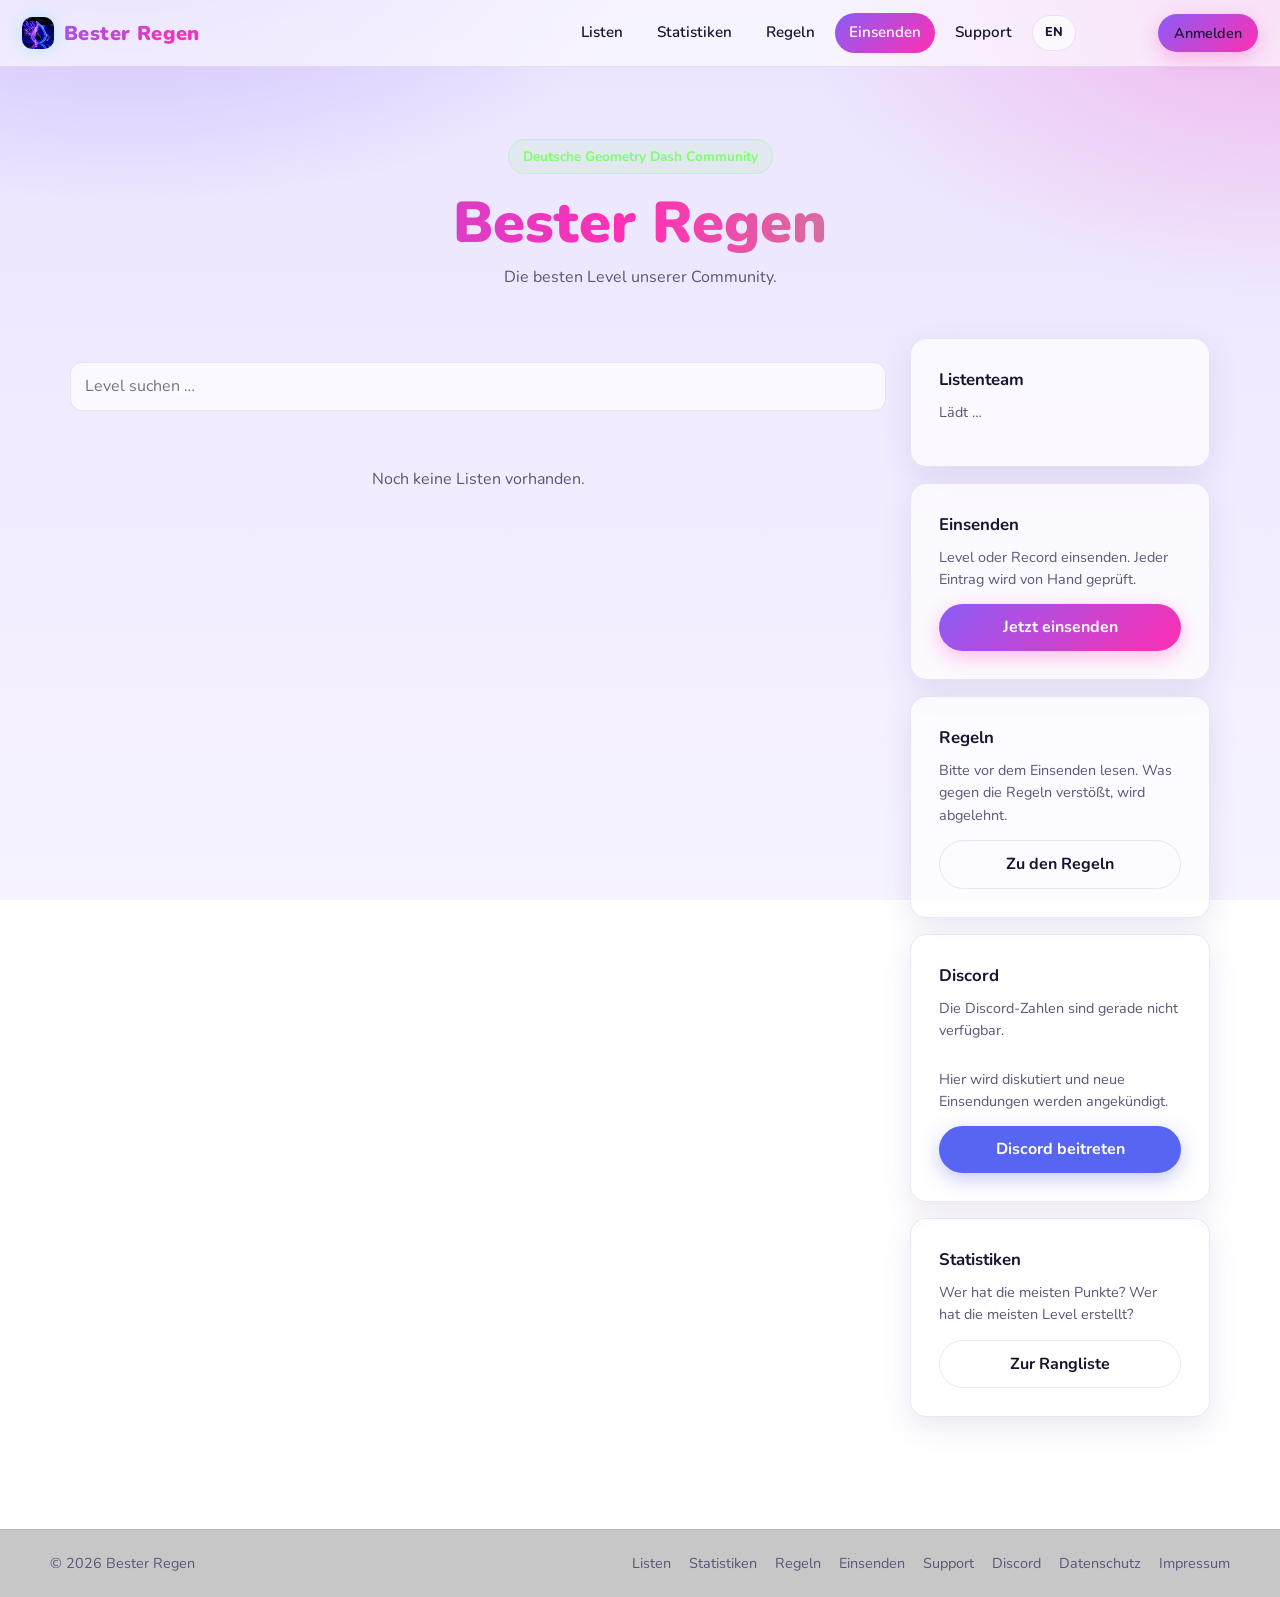
==== index.html @ 30ab2897 "Englische Übersetzung: Sprachumschalter, Navigation, Startseite, Regeln" ====
<!doctype html>
<html lang="de">
<head>
  <meta charset="utf-8">
  <meta name="viewport" content="width=device-width, initial-scale=1">
  <title>Bester Regen – Listen</title>
  <link rel="icon" type="image/webp" href="assets/logo.webp">
  <link rel="preconnect" href="https://fonts.googleapis.com">
  <link rel="preconnect" href="https://fonts.gstatic.com" crossorigin>
  <link href="https://fonts.googleapis.com/css2?family=Nunito:wght@400;600;700;900&display=swap" rel="stylesheet">
  <link rel="stylesheet" href="css/style.css">
  <script>try{if(localStorage.getItem('br_lang')==='en')document.documentElement.dataset.lang='en'}catch(e){}</script>
</head>
<body>
  <header class="topbar">
    <a class="brand" href="index.html"><img src="assets/logo.webp" alt="" width="32" height="32">Bester Regen</a>
    <nav>
      <a href="index.html"><span class="de">Listen</span><span class="en">Lists</span></a>
      <a href="stats.html"><span class="de">Statistiken</span><span class="en">Statistics</span></a>
      <a href="regeln.html"><span class="de">Regeln</span><span class="en">Rules</span></a>
      <a href="einreichen.html" class="cta"><span class="de">Einsenden</span><span class="en">Submit</span></a>
      <a href="support.html">Support</a>
      <button class="lang-btn" id="lang-btn" type="button" aria-label="Sprache wechseln">EN</button>
      <div id="user-slot" class="user-slot"><span class="user-skel" aria-hidden="true"></span></div>
    </nav>
  </header>

  <section class="hero">
    <span class="eyebrow"><span class="de">Deutsche Geometry Dash Community</span><span class="en">German Geometry Dash community</span></span>
    <h1>Bester Regen</h1>
    <p><span class="de">Die besten Level unserer Community.</span><span class="en">The best levels of our community.</span></p>
  </section>

  <div class="page-grid">
    <main class="container main-col">
      <div class="list-tabs" id="list-tabs" role="tablist"></div>
      <div id="sub-area" class="sub-area"></div>
      <input id="filter" class="search" type="search" placeholder="Level suchen …" autocomplete="off">
      <div id="level-list" class="level-list"><p class="status">Lädt …</p></div>
    </main>
    <aside class="sidebar">
      <section class="card side-card" id="team-card">
        <h3><span class="de">Listenteam</span><span class="en">List team</span></h3>
        <p class="hint">Lädt …</p>
      </section>
      <section class="card side-card">
        <h3><span class="de">Einsenden</span><span class="en">Submit</span></h3>
        <p class="hint"><span class="de">Level oder Record einsenden. Jeder Eintrag wird von Hand geprüft.</span><span class="en">Submit a level or record. Every entry is checked by hand.</span></p>
        <a class="btn full" href="einreichen.html"><span class="de">Jetzt einsenden</span><span class="en">Submit now</span></a>
      </section>
      <section class="card side-card">
        <h3><span class="de">Regeln</span><span class="en">Rules</span></h3>
        <p class="hint">Bitte vor dem Einsenden lesen. Was gegen die Regeln verstößt, wird abgelehnt.</p>
        <a class="btn ghost full" href="regeln.html"><span class="de">Zu den Regeln</span><span class="en">Read the rules</span></a>
      </section>
      <section class="card side-card">
        <h3>Discord</h3>
        <div id="discord-stats" class="dstats"><p class="hint">Lädt …</p></div>
        <p class="hint">Hier wird diskutiert und neue Einsendungen werden angekündigt.</p>
        <a class="btn discord full" href="https://discord.besterregen.de" target="_blank" rel="noopener">Discord beitreten</a>
      </section>
      <section class="card side-card">
        <h3><span class="de">Statistiken</span><span class="en">Statistics</span></h3>
        <p class="hint">Wer hat die meisten Punkte? Wer hat die meisten Level erstellt?</p>
        <a class="btn ghost full" href="stats.html"><span class="de">Zur Rangliste</span><span class="en">Go to the ranking</span></a>
      </section>
    </aside>
  </div>

  <footer class="site-footer">
    <div class="foot-inner">
      <span>© 2026 Bester Regen</span>
      <nav>
        <a href="index.html"><span class="de">Listen</span><span class="en">Lists</span></a>
        <a href="stats.html"><span class="de">Statistiken</span><span class="en">Statistics</span></a>
        <a href="regeln.html"><span class="de">Regeln</span><span class="en">Rules</span></a>
        <a href="einreichen.html"><span class="de">Einsenden</span><span class="en">Submit</span></a>
        <a href="support.html">Support</a>
        <a href="https://discord.besterregen.de" target="_blank" rel="noopener">Discord</a>
        <a href="datenschutz.html"><span class="de">Datenschutz</span><span class="en">Privacy</span></a>
        <a href="impressum.html"><span class="de">Impressum</span><span class="en">Legal notice</span></a>
      </nav>
    </div>
  </footer>
  <script src="js/common.js"></script>
  <script src="js/app.js"></script>
  <script src="js/discord.js"></script>
  <script src="js/user.js"></script>
  <script src="js/lang.js"></script>
</body>
</html>
---- css/style.css ----
:root {
  --bg: #0b0816;
  --bg-2: #120c24;
  --panel: rgba(255, 255, 255, 0.04);
  --panel-border: rgba(255, 255, 255, 0.08);
  --text: #f2eefc;
  --muted: #a79cc4;
  --purple: #8b5cf6;
  --pink: #ff2fb3;
  --green: #7CFF6B;
  --cyan: #38e8ff;
  --grad: linear-gradient(135deg, var(--purple), var(--pink));
  --radius: 16px;
  --shadow: 0 10px 30px rgba(0, 0, 0, 0.35);
}
@media (prefers-color-scheme: light) {
  :root {
    --bg: #f6f3ff;
    --bg-2: #ebe4ff;
    --panel: rgba(255, 255, 255, 0.7);
    --panel-border: rgba(90, 60, 160, 0.12);
    --text: #1a1330;
    --muted: #5d5478;
    --shadow: 0 10px 30px rgba(90, 60, 160, 0.12);
  }
}

* { box-sizing: border-box; }
html { scroll-behavior: smooth; }
body {
  margin: 0;
  min-height: 100vh;
  color: var(--text);
  font-family: "Nunito", system-ui, -apple-system, "Segoe UI", Roboto, sans-serif;
  line-height: 1.55;
  background:
    radial-gradient(900px 500px at 10% -10%, rgba(139, 92, 246, 0.35), transparent 60%),
    radial-gradient(800px 500px at 100% 0%, rgba(255, 47, 179, 0.25), transparent 60%),
    linear-gradient(180deg, var(--bg-2), var(--bg));
  background-attachment: fixed;
  -webkit-font-smoothing: antialiased;
}
a { color: var(--cyan); text-decoration: none; transition: color .2s ease; }
a:hover { color: var(--green); }

/* Kopfzeile */
.topbar {
  position: sticky;
  top: 0;
  z-index: 10;
  display: flex;
  justify-content: space-between;
  align-items: center;
  gap: 16px;
  padding: 14px 24px;
  backdrop-filter: blur(12px);
  -webkit-backdrop-filter: blur(12px);
  background: rgba(11, 8, 22, 0.55);
  border-bottom: 1px solid var(--panel-border);
}
@media (prefers-color-scheme: light) {
  .topbar { background: rgba(255, 255, 255, 0.6); }
}
.brand {
  font-weight: 900;
  font-size: 1.25rem;
  letter-spacing: .02em;
  background: var(--grad);
  -webkit-background-clip: text;
  background-clip: text;
  color: transparent;
}
.brand:hover { color: transparent; }
.topbar nav { display: flex; gap: 6px; flex-wrap: wrap; }
.topbar nav a {
  color: var(--text);
  padding: 8px 14px;
  border-radius: 999px;
  font-weight: 600;
  font-size: .95rem;
  transition: background .2s ease, color .2s ease;
}
.topbar nav a:hover { background: var(--panel); color: var(--green); }
.topbar nav a.cta {
  background: var(--grad);
  color: #fff;
}
.topbar nav a.cta:hover { filter: brightness(1.1); color: #fff; }

/* Hero */
.hero {
  text-align: center;
  padding: 72px 20px 48px;
  animation: fadeUp .8s ease both;
}
.hero .eyebrow {
  display: inline-block;
  padding: 6px 14px;
  border-radius: 999px;
  font-size: .85rem;
  font-weight: 700;
  color: var(--green);
  background: rgba(124, 255, 107, 0.1);
  border: 1px solid rgba(124, 255, 107, 0.3);
}
.hero h1 {
  margin: 18px 0 10px;
  font-size: clamp(2.2rem, 6vw, 3.6rem);
  font-weight: 900;
  line-height: 1.1;
  background: linear-gradient(90deg, var(--purple), var(--pink), var(--green));
  -webkit-background-clip: text;
  background-clip: text;
  color: transparent;
}
.hero p { color: var(--muted); max-width: 560px; margin: 0 auto; }

/* Container & Abschnitte */
.container { max-width: 960px; margin: 0 auto; padding: 0 20px 64px; }
h2 { font-size: 1.4rem; margin: 0 0 16px; }

/* Listen-Tabs */
.list-tabs { display: flex; gap: 8px; flex-wrap: wrap; margin-bottom: 20px; }
.list-tabs button {
  font: inherit;
  font-weight: 700;
  color: var(--text);
  background: var(--panel);
  border: 1px solid var(--panel-border);
  border-radius: 999px;
  padding: 9px 18px;
  cursor: pointer;
  transition: transform .15s ease, background .2s ease, border-color .2s ease;
}
.list-tabs button:hover { transform: translateY(-1px); border-color: var(--purple); }
.list-tabs button.active {
  background: var(--grad);
  border-color: transparent;
  color: #fff;
  box-shadow: 0 6px 20px rgba(255, 47, 179, 0.3);
}

/* Level-Karten */
.level-list { display: grid; gap: 12px; }
.level {
  display: grid;
  grid-template-columns: 64px 1fr;
  align-items: center;
  gap: 16px;
  padding: 16px 18px;
  border-radius: var(--radius);
  background: var(--panel);
  border: 1px solid var(--panel-border);
  box-shadow: var(--shadow);
  backdrop-filter: blur(8px);
  -webkit-backdrop-filter: blur(8px);
  animation: fadeUp .5s ease both;
  transition: transform .2s ease, border-color .2s ease;
}
.level:hover { transform: translateY(-2px); border-color: rgba(56, 232, 255, 0.4); }
.rank {
  display: grid;
  place-items: center;
  height: 52px;
  border-radius: 14px;
  font-weight: 900;
  font-size: 1.2rem;
  color: #0b0816;
  background: linear-gradient(135deg, var(--green), var(--cyan));
}
.level:nth-child(1) .rank { background: linear-gradient(135deg, #ffe066, #ff9f1c); }
.level:nth-child(2) .rank { background: linear-gradient(135deg, #e0e6ff, #9aa8d6); }
.level:nth-child(3) .rank { background: linear-gradient(135deg, #ffb38a, #ff5e8a); }
.level h3 { margin: 0 0 2px; font-size: 1.1rem; }
.level p { margin: 0; color: var(--muted); font-size: .92rem; }
.status { color: var(--muted); padding: 24px 0; text-align: center; }

/* Einreichen-Seite */
.card {
  padding: 28px;
  border-radius: var(--radius);
  background: var(--panel);
  border: 1px solid var(--panel-border);
  box-shadow: var(--shadow);
}
.card p { color: var(--muted); }

@keyframes fadeUp {
  from { opacity: 0; transform: translateY(10px); }
  to { opacity: 1; transform: none; }
}
@media (prefers-reduced-motion: reduce) {
  *, *::before, *::after { animation: none !important; transition: none !important; scroll-behavior: auto !important; }
}
@media (max-width: 600px) {
  .topbar { padding: 12px 16px; }
  .hero { padding: 48px 16px 32px; }
  .container { padding: 0 16px 48px; }
  .level { grid-template-columns: 52px 1fr; padding: 14px; }
  .rank { height: 44px; }
}

/* Logo in der Kopfzeile */
.brand { display: inline-flex; align-items: center; gap: 10px; }
.brand img {
  width: 32px;
  height: 32px;
  border-radius: 10px;
  box-shadow: 0 0 16px rgba(56, 232, 255, 0.35);
}

/* Verifizierung */
.btn {
  display: inline-block;
  font: inherit;
  font-weight: 700;
  color: #fff;
  background: var(--grad);
  border: 0;
  border-radius: 999px;
  padding: 11px 22px;
  cursor: pointer;
  text-decoration: none;
  box-shadow: 0 6px 20px rgba(255, 47, 179, 0.3);
  transition: transform .15s ease, filter .2s ease;
}
.btn:hover { transform: translateY(-1px); filter: brightness(1.08); color: #fff; }
.code {
  font-family: ui-monospace, Menlo, Consolas, monospace;
  font-size: 1.8rem;
  font-weight: 700;
  letter-spacing: .08em;
  color: var(--green);
  background: rgba(124, 255, 107, 0.08);
  border: 1px dashed rgba(124, 255, 107, 0.4);
  border-radius: 12px;
  padding: 12px 18px;
  display: inline-block;
}
.hint { color: var(--muted); font-size: .9rem; }
.card h2 { margin-top: 0; }

/* Discord-Button */
.topbar nav a.discord {
  color: #fff;
  background: #5865F2;
}
.topbar nav a.discord:hover { background: #4752c4; color: #fff; }
.hero-actions { margin-top: 22px; }
.hero-actions .btn { background: #5865F2; box-shadow: 0 6px 20px rgba(88, 101, 242, 0.35); }

/* ---------- Verwaltung ---------- */
.admin-grid { display: grid; gap: 20px; grid-template-columns: 1fr; }
@media (min-width: 900px) { .admin-grid { grid-template-columns: 1fr 1fr; } }
.admin-grid h2 { margin-top: 0; }
.admin-grid h3 { margin: 22px 0 10px; font-size: 1rem; }
.role-list { display: grid; gap: 8px; margin-bottom: 8px; }
.role-row, .member {
  display: flex; align-items: center; gap: 12px;
  padding: 10px 12px; border-radius: 12px;
  border: 1px solid var(--panel-border); background: rgba(255,255,255,0.02);
}
.role-info { flex: 1; min-width: 0; display: flex; flex-direction: column; }
.role-info small { color: var(--muted); }
.dot { width: 12px; height: 12px; border-radius: 50%; flex: none; box-shadow: 0 0 10px currentColor; }
.role-form label { display: flex; flex-direction: column; gap: 6px; margin-bottom: 14px; font-weight: 600; }
.role-form input[type="text"], .role-form input:not([type]), .search {
  font: inherit; color: var(--text); background: var(--panel);
  border: 1px solid var(--panel-border); border-radius: 10px; padding: 10px 12px;
}
.role-form input[type="color"] { width: 64px; height: 40px; border: 0; background: none; padding: 0; cursor: pointer; }
.role-form fieldset { border: 1px solid var(--panel-border); border-radius: 12px; margin: 0 0 16px; padding: 12px; }
.role-form legend { font-weight: 700; padding: 0 6px; }
.check { display: flex !important; flex-direction: row !important; gap: 10px; align-items: flex-start; font-weight: 400 !important; margin-bottom: 10px; }
.check small { color: var(--muted); }
.form-actions { display: flex; gap: 10px; flex-wrap: wrap; }
.btn.ghost { background: transparent; border: 1px solid var(--panel-border); box-shadow: none; color: var(--text); }
.search { width: 100%; margin-bottom: 14px; }
.results { display: grid; gap: 10px; }
.member img { border-radius: 50%; flex: none; }
.member-body { flex: 1; min-width: 0; }
.chips { display: flex; flex-wrap: wrap; gap: 6px; margin-top: 8px; }
.chip-btn {
  font: inherit; font-size: .85rem; font-weight: 600; cursor: pointer;
  color: var(--text); background: transparent;
  border: 1px solid var(--panel-border); border-radius: 999px; padding: 5px 11px;
  transition: background .2s ease, border-color .2s ease;
}
.chip-btn:hover { border-color: var(--purple); }
.chip-btn.on { background: color-mix(in srgb, var(--c, var(--purple)) 25%, transparent); border-color: var(--c, var(--purple)); }
.chip-btn.danger { color: #ff7a9c; }
.chip-btn.danger:hover { border-color: #ff7a9c; }

/* ---------- Listen, Einreichen, Moderation ---------- */
a.level-link { color: inherit; text-decoration: none; display: grid; grid-template-columns: 64px 1fr; align-items: center; gap: 16px; }
a.level-link:hover { color: inherit; }
.level-detail { display: grid; gap: 22px; }
@media (min-width: 720px) { .level-detail { grid-template-columns: 320px 1fr; align-items: start; } }
.level-img { width: 100%; border-radius: 14px; border: 1px solid var(--panel-border); object-fit: cover; aspect-ratio: 16 / 9; }
.level-meta h1 { margin: 6px 0 8px; font-size: 1.8rem; }
.level-meta p { margin: 4px 0; color: var(--muted); }
.records { display: grid; gap: 8px; margin-top: 12px; }
.record-row { display: flex; justify-content: space-between; align-items: center; padding: 10px 14px; border-radius: 12px; background: rgba(255,255,255,0.03); border: 1px solid var(--panel-border); }
.tabs-row { display: flex; gap: 8px; flex-wrap: wrap; margin-bottom: 18px; }
.tabs-row .chip-btn { font-size: .95rem; padding: 8px 16px; }
.tabs-row .chip-btn.on { background: var(--grad); border-color: transparent; color: #fff; }
.queue { display: grid; gap: 14px; margin: 12px 0 26px; }
.queue-item { display: flex; gap: 16px; align-items: flex-start; }
.queue-item .thumb { width: 160px; height: 90px; object-fit: cover; border-radius: 10px; flex: none; }
.queue-body { display: flex; flex-direction: column; gap: 4px; flex: 1; min-width: 0; }
.queue-body small { color: var(--muted); }
.queue-body .form-actions { margin-top: 8px; align-items: center; }
.inline { display: inline-flex; gap: 8px; align-items: center; font-weight: 600; }
.inline input { width: 90px; font: inherit; color: var(--text); background: var(--panel); border: 1px solid var(--panel-border); border-radius: 10px; padding: 8px 10px; }
.danger-btn { color: #ff7a9c !important; }
.rank-mini { font-weight: 900; color: var(--accent, #f5b400); min-width: 36px; }
.hook-row { display: flex; gap: 8px; align-items: center; }
.hook-row input { flex: 1; }
.role-form select { font: inherit; color: var(--text); background: var(--panel); border: 1px solid var(--panel-border); border-radius: 10px; padding: 10px 12px; }
.role-form input[type="file"] { color: var(--muted); }
.role-form input[type="number"] { font: inherit; color: var(--text); background: var(--panel); border: 1px solid var(--panel-border); border-radius: 10px; padding: 10px 12px; }
@media (max-width: 600px) { .queue-item { flex-direction: column; } .queue-item .thumb { width: 100%; height: auto; aspect-ratio: 16/9; } }

/* ---------- Profil-Menü ---------- */
.user-menu { position: relative; }
.user-btn {
  display: inline-flex; align-items: center; gap: 10px;
  font: inherit; font-weight: 700; color: var(--text); cursor: pointer;
  background: var(--panel); border: 1px solid var(--panel-border);
  border-radius: 999px; padding: 4px 14px 4px 4px;
  transition: border-color .2s ease, transform .15s ease;
}
.user-btn:hover { border-color: var(--purple); transform: translateY(-1px); }
.user-btn img { border-radius: 50%; display: block; }
.user-btn span { max-width: 140px; overflow: hidden; text-overflow: ellipsis; white-space: nowrap; }
.user-dropdown {
  position: absolute; right: 0; top: calc(100% + 10px); z-index: 20;
  min-width: 230px; display: flex; flex-direction: column; padding: 8px;
  background: var(--bg-2); border: 1px solid var(--panel-border);
  border-radius: 14px; box-shadow: var(--shadow);
  animation: fadeUp .18s ease both;
}
.user-dropdown[hidden] { display: none; }
.user-dropdown a, .user-dropdown .ud-logout {
  font: inherit; color: var(--text); text-align: left; background: none; border: 0;
  padding: 9px 12px; border-radius: 10px; cursor: pointer; text-decoration: none;
}
.user-dropdown a:hover, .user-dropdown .ud-logout:hover { background: var(--panel); color: var(--green); }
.user-dropdown .ud-logout { color: #ff7a9c; }
.ud-head { display: flex; flex-direction: column; padding: 8px 12px 10px; border-bottom: 1px solid var(--panel-border); margin-bottom: 6px; }
.ud-head small { color: var(--muted); }
.btn.small { padding: 8px 16px; font-size: .9rem; }
.settings-card { margin-bottom: 18px; }
.settings-card h2, .settings-card h3 { margin-top: 0; }
.profile { display: flex; align-items: center; gap: 18px; }
.profile img { border-radius: 50%; border: 2px solid var(--purple); }
.profile h2 { margin: 0 0 4px; }
.perm-list { margin: 6px 0 0; padding-left: 18px; color: var(--muted); }
.perm-list li { margin-bottom: 6px; }
@media (max-width: 600px) { .user-btn span { display: none; } .user-btn { padding: 3px; } }

/* ---------- Layout mit Seitenleiste ---------- */
.page-grid { max-width: 1180px; margin: 0 auto; padding: 0 20px 64px; display: grid; gap: 24px; grid-template-columns: 1fr; }
@media (min-width: 960px) { .page-grid { grid-template-columns: minmax(0, 1fr) 300px; align-items: start; } }
.page-grid .main-col { padding: 0; max-width: none; }
.sidebar { display: grid; gap: 16px; }
.side-card h3 { margin: 0 0 8px; font-size: 1.05rem; }
.side-card .hint { margin: 0 0 14px; }
.btn.full { display: block; text-align: center; width: 100%; box-sizing: border-box; }
.btn.discord { background: #5865F2; box-shadow: 0 6px 20px rgba(88,101,242,.35); }
.search { width: 100%; font: inherit; color: var(--text); background: var(--panel); border: 1px solid var(--panel-border); border-radius: 12px; padding: 11px 14px; margin: 4px 0 16px; }
.list-tabs button { display: flex; flex-direction: column; align-items: center; line-height: 1.2; }
.list-tabs button small { font-size: .72rem; font-weight: 600; opacity: .75; margin-top: 2px; }

/* Level-Karten mit Bild und Punkten */
.level { grid-template-columns: 96px 1fr; }
.level .thumb { width: 96px; height: 54px; object-fit: cover; border-radius: 10px; border: 1px solid var(--panel-border); }
.level .rank { height: 54px; }
.level-text h3 { margin-bottom: 4px; }
.level-text h3 .pos { color: var(--accent, #f5b400); margin-right: 4px; }
.level-text .points { color: var(--green); font-weight: 700; }
@media (max-width: 600px) { .level { grid-template-columns: 72px 1fr; } .level .thumb { width: 72px; height: 42px; } }

/* Level-Detail */
.level-hero { display: grid; gap: 22px; margin-bottom: 18px; }
@media (min-width: 720px) { .level-hero { grid-template-columns: 320px 1fr; align-items: center; } }
.points-big { font-size: 1.6rem; font-weight: 900; color: var(--green); margin: 10px 0; }
.points-big span { font-size: 1rem; color: var(--muted); font-weight: 600; }
.info-grid { display: grid; gap: 18px; margin-bottom: 18px; }
@media (min-width: 720px) { .info-grid { grid-template-columns: 1fr 1fr; } }
.info-grid h2, .card h2 { margin-top: 0; font-size: 1.2rem; }
.info-table { width: 100%; border-collapse: collapse; }
.info-table th, .info-table td { text-align: left; padding: 9px 4px; border-bottom: 1px solid var(--panel-border); }
.info-table th { color: var(--muted); font-weight: 600; width: 45%; }
.info-table td { font-weight: 700; text-align: right; }
.video-box { position: relative; aspect-ratio: 16 / 9; border-radius: 14px; overflow: hidden; background: #000; border: 1px solid var(--panel-border); display: grid; place-items: center; }
.video-box .hint { position: absolute; bottom: 10px; left: 0; right: 0; text-align: center; margin: 0; font-size: .8rem; }
.video-play { width: 72px; height: 72px; border-radius: 50%; border: 0; cursor: pointer; font-size: 1.6rem; color: #fff; background: var(--grad); box-shadow: 0 10px 30px rgba(255,47,179,.4); transition: transform .15s ease; }
.video-play:hover { transform: scale(1.06); }
.video-box iframe { position: absolute; inset: 0; width: 100%; height: 100%; border: 0; }

/* Regeln */
.rules ol { padding-left: 22px; margin: 0; display: grid; gap: 12px; }
.rules li { color: var(--text); }
.rules li strong { color: var(--accent, #f5b400); }
.rules-hint { margin: 0 0 14px; }

/* Statistik */
.table-wrap { overflow-x: auto; }
.stats-table { width: 100%; border-collapse: collapse; min-width: 460px; }
.stats-table th, .stats-table td { padding: 11px 8px; text-align: left; border-bottom: 1px solid var(--panel-border); }
.stats-table th { color: var(--muted); font-size: .85rem; font-weight: 700; text-transform: uppercase; letter-spacing: .04em; }
.stats-table .num { text-align: right; font-variant-numeric: tabular-nums; }
.stats-table .rank-cell { font-weight: 900; color: var(--accent, #f5b400); width: 48px; }
.stats-table tbody tr:hover { background: rgba(255,255,255,.03); }

/* ---------- Überarbeitung Listen-Layout (flexibel, Solar-Flare-Stil) ---------- */
/* Hauptspalte füllt die Breite aus (auto-Ränder hatten sie schrumpfen lassen) */
.page-grid .main-col { margin: 0; width: 100%; justify-self: stretch; max-width: none; }

/* Level-Karte: großes Bild links, Infos rechts; auf dem Handy untereinander */
a.level-link.level {
  grid-template-columns: 1fr;
  gap: 14px;
  padding: 14px;
  align-items: start;
}
@media (min-width: 600px) {
  a.level-link.level { grid-template-columns: 220px minmax(0, 1fr); gap: 22px; padding: 16px; align-items: center; }
}
a.level-link .thumb {
  width: 100%;
  height: auto;
  aspect-ratio: 16 / 9;
  border-radius: 12px;
  object-fit: cover;
  border: 1px solid var(--panel-border);
}
a.level-link .rank { min-height: 56px; height: auto; }
.level-text { min-width: 0; }
.level-text h3 { font-size: 1.3rem; line-height: 1.25; margin: 0 0 6px; overflow-wrap: anywhere; }
.level-text p { font-size: .95rem; margin: 2px 0; overflow-wrap: anywhere; }
.level-text .points { font-size: 1.05rem; margin-top: 10px; }
.level-text h3 .pos { color: var(--accent, #f5b400); margin-right: 6px; }

/* Suche und Tabs passen sich der Breite an */
.list-tabs { flex-wrap: wrap; }
.list-tabs button { min-width: 0; }
.search { max-width: 100%; }

/* ---------- Bereichs-Navigation, Support, Gruppen im Menü ---------- */
.subnav { max-width: 1180px; margin: 0 auto 22px; padding: 0 20px; display: flex; flex-wrap: wrap; gap: 8px; }
.subnav a { font-weight: 700; color: var(--text); padding: 9px 16px; border-radius: 999px; border: 1px solid var(--panel-border); text-decoration: none; background: var(--panel); }
.subnav a:hover { border-color: var(--purple); color: var(--green); }
.subnav a.on { background: var(--grad); border-color: transparent; color: #fff; }
.ud-group { font-size: .75rem; font-weight: 800; text-transform: uppercase; letter-spacing: .08em; color: var(--muted); padding: 10px 12px 4px; }
.support-card { margin-bottom: 18px; }
.support-card h2 { margin-top: 0; }
.support-card details { border-bottom: 1px solid var(--panel-border); padding: 12px 0; }
.support-card details:last-child { border-bottom: 0; }
.support-card summary { cursor: pointer; font-weight: 700; list-style: none; }
.support-card summary::-webkit-details-marker { display: none; }
.support-card summary::after { content: "+"; float: right; color: var(--accent, #f5b400); font-size: 1.2rem; line-height: 1; }
.support-card details[open] summary::after { content: "–"; }
.support-card details p { color: var(--muted); margin: 10px 0 0; }
.support-card details a { color: var(--cyan); }

/* ---------- Discord-Zahlen in der Seitenleiste ---------- */
.dstats { display: flex; gap: 12px; margin-bottom: 12px; }
.dstat { flex: 1; display: flex; flex-direction: column; align-items: center; gap: 2px; padding: 10px 6px; border-radius: 12px; background: rgba(255,255,255,0.03); border: 1px solid var(--panel-border); }
.dstat strong { font-size: 1.35rem; font-variant-numeric: tabular-nums; }
.dstat small { color: var(--muted); font-size: .8rem; }
.dot-online { display: inline-block; width: 9px; height: 9px; border-radius: 50%; background: var(--green); box-shadow: 0 0 10px var(--green); margin-right: 8px; vertical-align: middle; animation: pulse 2s ease-in-out infinite; }
@keyframes pulse { 0%,100% { opacity: 1; } 50% { opacity: .35; } }

/* ---------- Footer ---------- */
.site-footer { margin-top: 48px; border-top: 1px solid var(--panel-border); background: rgba(0,0,0,.22); padding: 22px 18px; }
.foot-inner { max-width: 1180px; margin: 0 auto; display: flex; flex-wrap: wrap; gap: 12px 24px; justify-content: space-between; align-items: center; color: var(--muted); font-size: .9rem; }
.foot-inner nav { display: flex; flex-wrap: wrap; gap: 8px 18px; }
.foot-inner a { color: var(--muted); text-decoration: none; transition: color .2s ease; }
.foot-inner a:hover { color: var(--green); }
.legal h2 { margin: 24px 0 8px; font-size: 1.15rem; }
.legal h2:first-child { margin-top: 0; }
.legal p, .legal li { color: var(--text); }
.legal ul { padding-left: 20px; }
.legal li { margin-bottom: 8px; }

/* ---------- Responsive ---------- */
.topbar { padding: 12px 22px; }
.topbar nav { align-items: center; }
@media (max-width: 760px) {
  .topbar { padding: 10px 14px; gap: 10px; }
  .brand { font-size: 1.05rem; }
  .brand img { width: 28px; height: 28px; }
  .topbar nav { width: 100%; flex-wrap: nowrap; overflow-x: auto; scrollbar-width: none; gap: 2px; padding-bottom: 2px; }
  .topbar nav::-webkit-scrollbar { display: none; }
  .topbar nav a { white-space: nowrap; font-size: .88rem; padding: 7px 11px; }
  .hero { padding: 40px 16px 24px; }
  .hero h1 { font-size: clamp(1.9rem, 9vw, 2.6rem); }
  .page-grid { padding: 0 14px 40px; gap: 18px; }
  .card { padding: 18px; border-radius: 14px; }
  .search { font-size: 16px; }
  .btn { padding: 10px 18px; }
  .subnav { padding: 0 14px; }
  .foot-inner { flex-direction: column; text-align: center; }
  .foot-inner nav { justify-content: center; }
  .info-table th { width: 42%; }
  .level-hero { gap: 16px; }
}
@media (max-width: 380px) {
  .user-btn span { display: none; }
  .level-text h3 { font-size: 1.1rem; }
}

/* ---------- Profil-Platz ohne Springen beim Laden ---------- */
.user-slot { display: flex; align-items: center; justify-content: flex-end; min-width: 170px; min-height: 42px; flex: none; }
.user-skel { display: inline-block; width: 170px; height: 42px; border-radius: 999px; background: var(--panel); border: 1px solid var(--panel-border); animation: skel 1.4s ease-in-out infinite; }
@keyframes skel { 0%,100% { opacity: .55; } 50% { opacity: 1; } }
.user-btn { white-space: nowrap; }
.user-btn span { display: inline-block; }
@media (max-width: 760px) { .user-slot { min-width: 44px; } .user-skel { width: 44px; } }

/* ---------- Glocke & Benachrichtigungen ---------- */
.bell-wrap { position: relative; margin-right: 10px; }
.bell { position: relative; display: grid; place-items: center; width: 42px; height: 42px; border-radius: 50%; cursor: pointer; color: var(--text); background: var(--panel); border: 1px solid var(--panel-border); transition: border-color .2s ease, transform .15s ease; }
.bell:hover { border-color: var(--purple); transform: translateY(-1px); }
.bell .badge { position: absolute; top: -4px; right: -4px; min-width: 20px; height: 20px; padding: 0 5px; border-radius: 999px; font-size: .72rem; font-weight: 800; color: #fff; background: var(--pink); display: grid; place-items: center; box-shadow: 0 0 12px rgba(255,47,179,.6); }
.bell .badge[hidden] { display: none; }
.bell-panel { position: absolute; right: 0; top: calc(100% + 10px); z-index: 30; width: min(360px, calc(100vw - 28px)); background: var(--bg-2); border: 1px solid var(--panel-border); border-radius: 16px; box-shadow: var(--shadow); overflow: hidden; animation: fadeUp .18s ease both; }
.bell-panel[hidden] { display: none; }
.bp-head { padding: 14px 16px; border-bottom: 1px solid var(--panel-border); }
.bp-list { max-height: 360px; overflow-y: auto; }
.bp-list .hint { padding: 16px; margin: 0; }
.bp-item { display: flex; gap: 12px; align-items: flex-start; padding: 12px 16px; text-decoration: none; color: var(--text); border-bottom: 1px solid var(--panel-border); transition: background .2s ease; }
.bp-item:hover { background: var(--panel); color: var(--text); }
.bp-item.unread { background: rgba(139,92,246,.10); }
.bp-icon { font-size: 1.2rem; line-height: 1.3; }
.bp-text { display: flex; flex-direction: column; min-width: 0; }
.bp-text strong { font-size: .95rem; overflow-wrap: anywhere; }
.bp-text small { color: var(--muted); margin-top: 2px; overflow-wrap: anywhere; }

/* ---------- Abo-Knopf bei Listen ---------- */
.sub-area { display: flex; flex-wrap: wrap; align-items: center; gap: 10px 14px; margin: 0 0 14px; }
.sub-area:empty { display: none; }
.sub-btn { padding: 8px 16px; font-size: .92rem; }
.sub-btn.on { background: var(--grad); border-color: transparent; color: #fff; }
.sub-hint { margin: 0; }
@media (max-width: 760px) { .bell-wrap { margin-right: 4px; } .bell { width: 38px; height: 38px; } .bell-panel { right: -6px; } }

.player-cell { display: flex; align-items: center; gap: 10px; }
.player-cell img { border-radius: 50%; flex: none; border: 1px solid var(--panel-border); }

/* ---------- Verwaltung: Mitglieder, Protokoll ---------- */
.m-head { display: flex; justify-content: space-between; align-items: center; gap: 12px; flex-wrap: wrap; }
.m-head h2 { margin: 0; }
.letters { display: flex; flex-wrap: wrap; gap: 6px; margin: 12px 0; }
.letters .chip-btn { padding: 5px 10px; font-size: .8rem; min-width: 34px; }
.member-body .m-name { display: flex; flex-wrap: wrap; align-items: baseline; gap: 8px; }
.gd-tag { color: var(--green); font-weight: 600; }
.chip-btn .x { margin-left: 4px; font-size: .8em; opacity: .85; }
.chip-btn.on .x { color: #fff; }
.audit-list { display: grid; gap: 8px; margin-top: 10px; }
.audit-row { display: flex; gap: 12px; align-items: flex-start; padding: 10px 12px; border-radius: 12px; border: 1px solid var(--panel-border); background: rgba(255,255,255,.02); }
.audit-row .sign { font-weight: 900; width: 22px; text-align: center; }
.audit-row.add .sign { color: var(--green); }
.audit-row.remove .sign { color: #ff7a9c; }
.audit-row small { display: block; color: var(--muted); margin-top: 2px; }

/* ---------- Listenteam ---------- */
.team-title { margin: 12px 0 6px; font-size: .85rem; text-transform: uppercase; letter-spacing: .06em; color: var(--muted); }
.team-row { display: flex; align-items: center; gap: 10px; padding: 6px 0; font-weight: 700; }
.team-row img { border-radius: 50%; border: 1px solid var(--panel-border); }
.role-form-select { font: inherit; color: var(--text); background: var(--panel); border: 1px solid var(--panel-border); border-radius: 10px; padding: 10px 12px; }

/* ---------- Regeln: Abschnitte ---------- */
.rules h2 { margin: 26px 0 8px; font-size: 1.1rem; color: var(--accent, #f5b400); }
.rules h2:first-child { margin-top: 0; }
.rules p, .rules li { color: var(--text); }
.rules ul { padding-left: 20px; margin: 0; }
.rules li { margin-bottom: 6px; }
.rules-intro { margin-bottom: 18px; border-left: 4px solid var(--accent, #f5b400); }
.rules-intro p { margin: 0; }
.tip { margin: 22px 0 6px; padding: 14px 16px; border-radius: 12px; background: rgba(124,255,107,.08); border: 1px solid rgba(124,255,107,.35); color: var(--text); }

/* ---------- Sprache DE / EN ---------- */
.en, .en-block { display: none; }
html[data-lang="en"] .en { display: inline; }
html[data-lang="en"] .en-block { display: block; }
html[data-lang="en"] .de, html[data-lang="en"] .de-block { display: none; }
.lang-btn {
  font: inherit; font-weight: 800; font-size: .8rem; cursor: pointer; color: var(--text);
  background: var(--panel); border: 1px solid var(--panel-border); border-radius: 999px;
  padding: 7px 12px; margin-right: 6px; transition: border-color .2s ease;
}
.lang-btn:hover { border-color: var(--purple); }
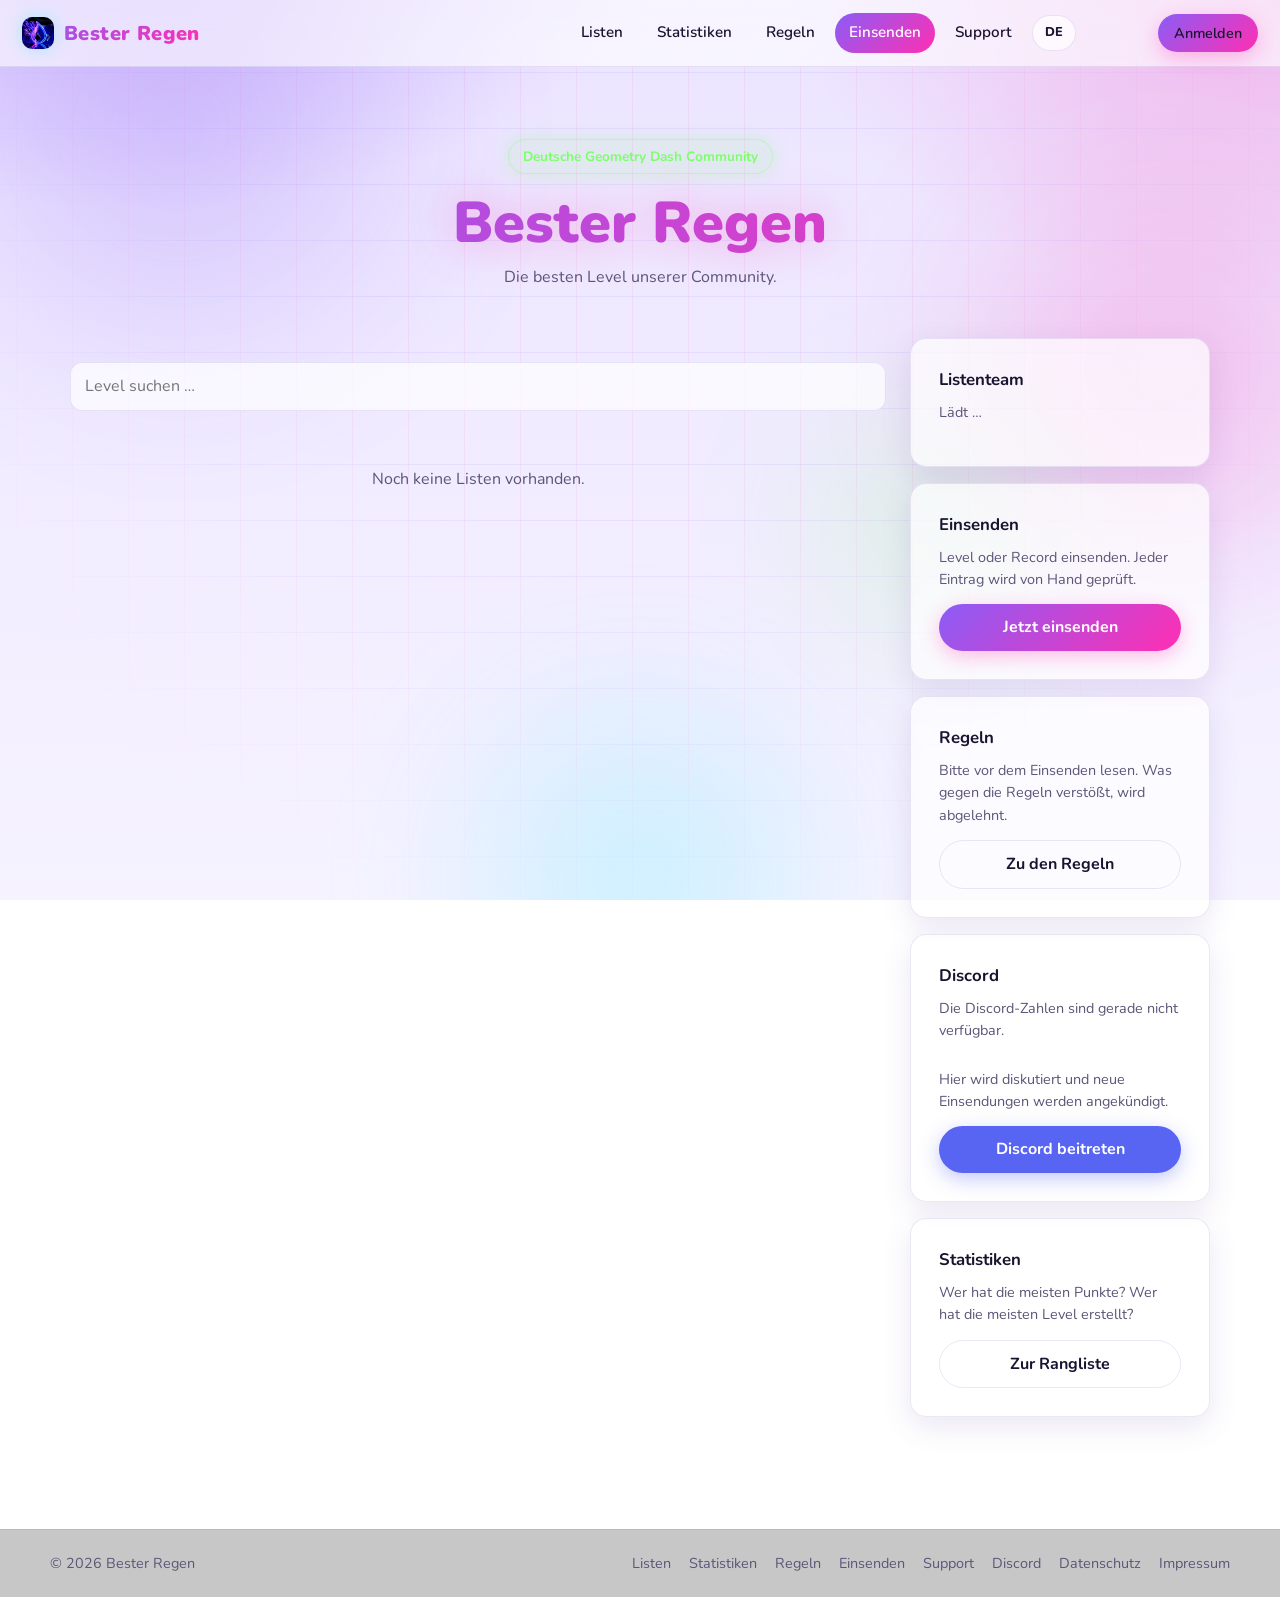
==== commit 60f9bbc8: "Startseite: animierter Farbhintergrund und Lichteffekte" ====
--- a/index.html
+++ b/index.html
@@ -11,7 +11,15 @@
   <link rel="stylesheet" href="css/style.css">
   <script>try{if(localStorage.getItem('br_lang')==='en')document.documentElement.dataset.lang='en'}catch(e){}</script>
 </head>
-<body>
+<body class="home">
+  <div class="bg-fx" aria-hidden="true">
+    <span class="orb o1"></span>
+    <span class="orb o2"></span>
+    <span class="orb o3"></span>
+    <span class="orb o4"></span>
+    <span class="grid"></span>
+    <span class="sweep"></span>
+  </div>
   <header class="topbar">
     <a class="brand" href="index.html"><img src="assets/logo.webp" alt="" width="32" height="32">Bester Regen</a>
     <nav>
--- a/css/style.css
+++ b/css/style.css
@@ -593,3 +593,60 @@
   padding: 7px 12px; margin-right: 6px; transition: border-color .2s ease;
 }
 .lang-btn:hover { border-color: var(--purple); }
+
+/* ---------- Erweiterte Level-Infos ---------- */
+details.more { margin-top: 14px; border-top: 1px solid var(--panel-border); padding-top: 12px; }
+details.more summary { cursor: pointer; font-weight: 700; color: var(--accent, #f5b400); list-style: none; }
+details.more summary::-webkit-details-marker { display: none; }
+details.more summary::after { content: " ▾"; }
+details.more[open] summary::after { content: " ▴"; }
+details.more .info-table { margin-top: 10px; }
+
+.warn { display: block; color: #ffb36b; margin-top: 4px; }
+
+/* ---------- Startseite: farbiger, lebendiger Hintergrund ---------- */
+.bg-fx { position: fixed; inset: 0; z-index: -1; overflow: hidden; pointer-events: none; animation: hueShift 28s linear infinite; }
+.bg-fx .orb {
+  position: absolute; border-radius: 50%; filter: blur(70px); opacity: .55; will-change: transform;
+}
+.bg-fx .o1 { width: 52vmax; height: 52vmax; left: -12vmax; top: -16vmax; background: radial-gradient(circle, #8b5cf6, transparent 65%); animation: float1 26s ease-in-out infinite; }
+.bg-fx .o2 { width: 46vmax; height: 46vmax; right: -14vmax; top: 8vh; background: radial-gradient(circle, #ff2fb3, transparent 65%); animation: float2 32s ease-in-out infinite; opacity: .45; }
+.bg-fx .o3 { width: 40vmax; height: 40vmax; left: 30vw; bottom: -18vmax; background: radial-gradient(circle, #38e8ff, transparent 65%); animation: float3 36s ease-in-out infinite; opacity: .35; }
+.bg-fx .o4 { width: 26vmax; height: 26vmax; left: 60vw; top: 40vh; background: radial-gradient(circle, #7CFF6B, transparent 65%); animation: float2 22s ease-in-out infinite reverse; opacity: .25; }
+.bg-fx .grid {
+  position: absolute; inset: -40px;
+  background-image: linear-gradient(rgba(139,92,246,.18) 1px, transparent 1px), linear-gradient(90deg, rgba(255,47,179,.14) 1px, transparent 1px);
+  background-size: 56px 56px;
+  -webkit-mask-image: radial-gradient(ellipse at 50% 30%, #000 30%, transparent 75%);
+          mask-image: radial-gradient(ellipse at 50% 30%, #000 30%, transparent 75%);
+  animation: gridMove 40s linear infinite;
+  opacity: .8;
+}
+.bg-fx .sweep {
+  position: absolute; left: -50%; top: 0; width: 60%; height: 100%;
+  background: linear-gradient(100deg, transparent 0%, rgba(255,255,255,.05) 45%, rgba(255,255,255,.09) 50%, transparent 60%);
+  animation: sweep 14s ease-in-out infinite;
+}
+@media (prefers-color-scheme: light) {
+  .bg-fx .orb { opacity: .28; }
+  .bg-fx .grid { opacity: .5; }
+}
+@keyframes hueShift { from { filter: hue-rotate(0deg); } to { filter: hue-rotate(360deg); } }
+@keyframes float1 { 0%,100% { transform: translate(0,0) scale(1); } 50% { transform: translate(8vw,6vh) scale(1.12); } }
+@keyframes float2 { 0%,100% { transform: translate(0,0) scale(1); } 50% { transform: translate(-7vw,8vh) scale(1.08); } }
+@keyframes float3 { 0%,100% { transform: translate(0,0) scale(1); } 50% { transform: translate(-6vw,-9vh) scale(1.15); } }
+@keyframes gridMove { from { transform: translate(0,0); } to { transform: translate(56px,56px); } }
+@keyframes sweep { 0% { transform: translateX(0); opacity: 0; } 15% { opacity: 1; } 60%,100% { transform: translateX(260%); opacity: 0; } }
+
+/* Schimmernder Titel auf der Startseite */
+.home .hero h1 {
+  background-size: 200% 200%;
+  animation: titleShine 8s ease-in-out infinite;
+  filter: drop-shadow(0 0 22px rgba(255,47,179,.35));
+}
+@keyframes titleShine { 0%,100% { background-position: 0% 50%; } 50% { background-position: 100% 50%; } }
+.home .hero .eyebrow { box-shadow: 0 0 18px rgba(124,255,107,.25); }
+
+@media (prefers-reduced-motion: reduce) {
+  .bg-fx, .bg-fx *, .home .hero h1 { animation: none !important; }
+}
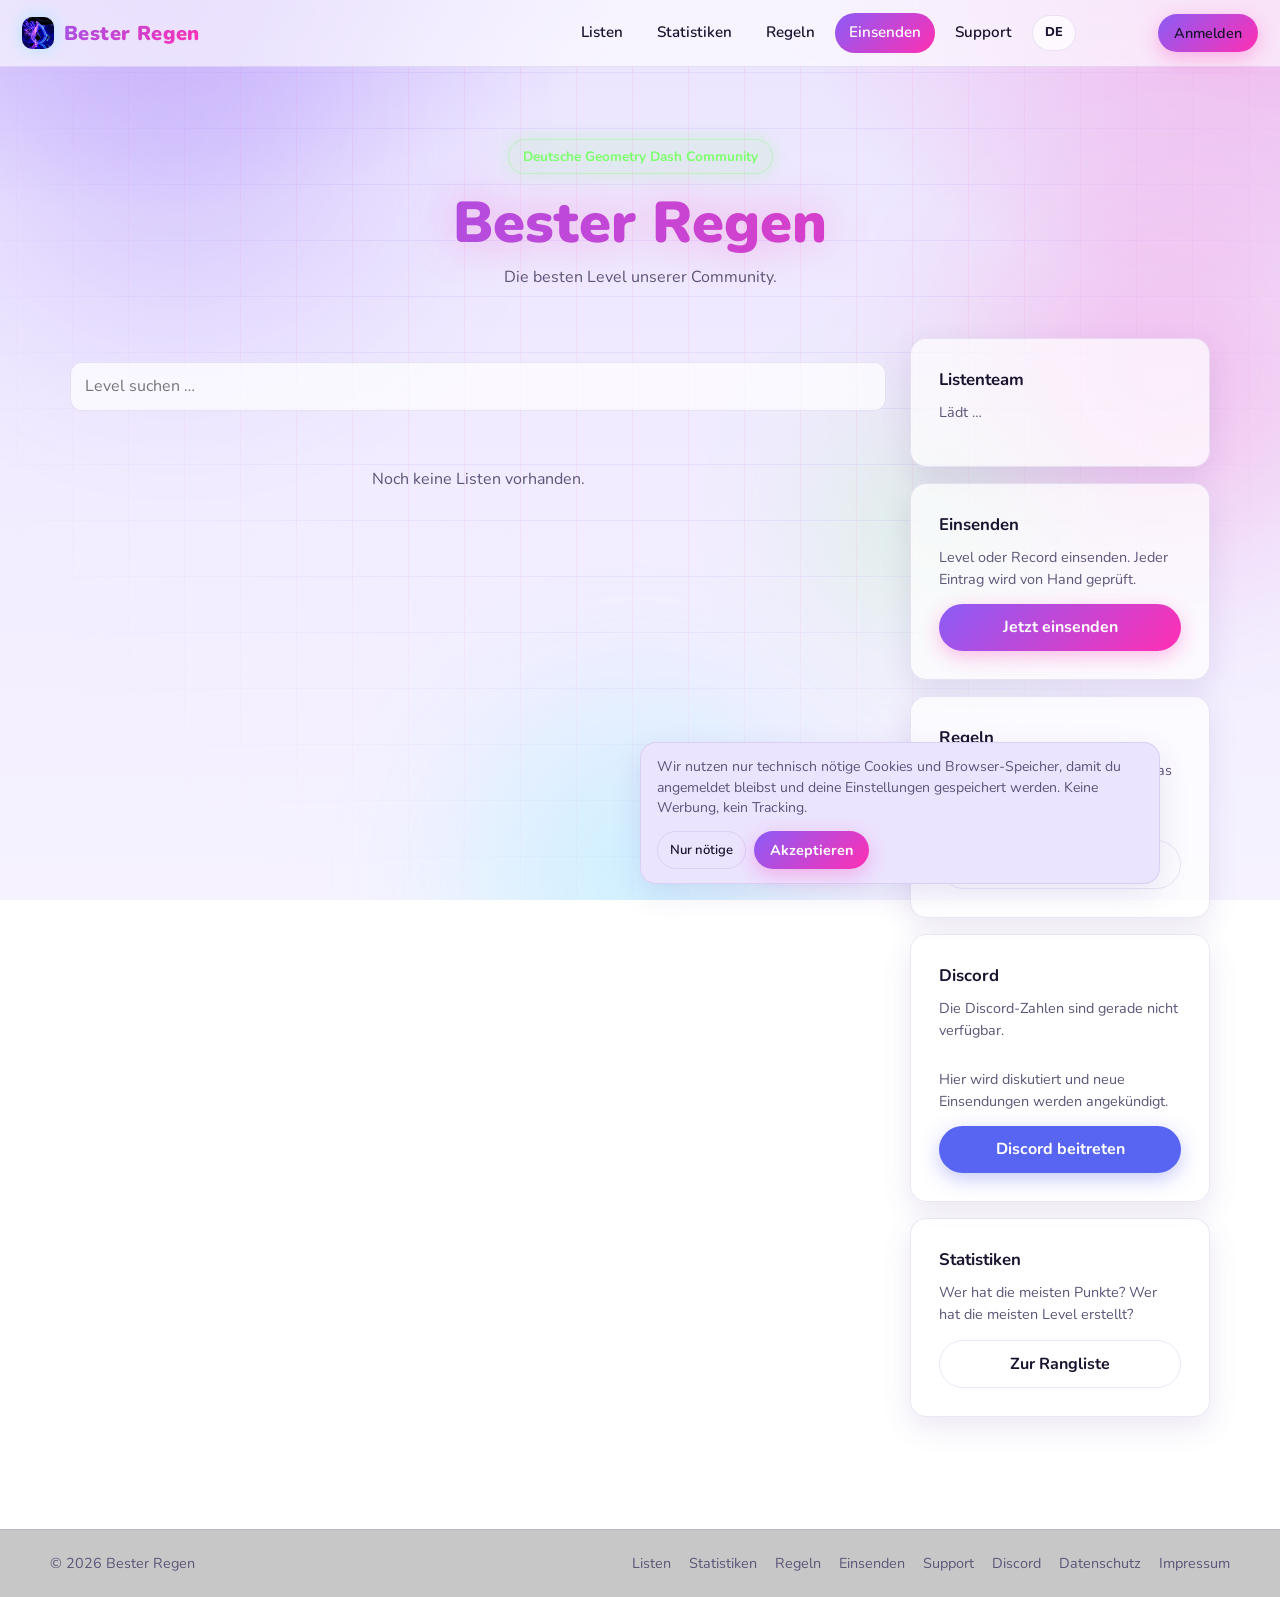
==== commit 64454035: "Cookie-Hinweis unten mittig" ====
--- a/index.html
+++ b/index.html
@@ -95,5 +95,6 @@
   <script src="js/discord.js"></script>
   <script src="js/user.js"></script>
   <script src="js/lang.js"></script>
+  <script src="js/consent.js"></script>
 </body>
 </html>
--- a/css/style.css
+++ b/css/style.css
@@ -650,3 +650,36 @@
 @media (prefers-reduced-motion: reduce) {
   .bg-fx, .bg-fx *, .home .hero h1 { animation: none !important; }
 }
+
+.switch-row { display: flex; align-items: center; gap: 10px; font-weight: 700; margin: 10px 0; }
+.switch-row input { width: 20px; height: 20px; accent-color: var(--purple); }
+#sync-now:disabled { opacity: .45; cursor: not-allowed; }
+
+/* ---------- Team-Editor: Abschnitte, Suchfelder pro Person ---------- */
+.team-section { border: 1px solid var(--panel-border); border-radius: 14px; padding: 14px; margin-bottom: 14px; background: rgba(255,255,255,.02); }
+.team-section h3 { margin: 0 0 10px; }
+.team-people { display: grid; gap: 8px; margin-bottom: 10px; }
+.team-person { display: flex; align-items: center; gap: 10px; padding: 8px 10px; border-radius: 10px; background: var(--panel); border: 1px solid var(--panel-border); }
+.team-person img { border-radius: 50%; }
+.team-person span { flex: 1; font-weight: 700; min-width: 0; overflow: hidden; text-overflow: ellipsis; white-space: nowrap; }
+.team-pickers { display: grid; gap: 10px; margin-bottom: 10px; }
+.team-picker { display: grid; gap: 8px; padding: 10px; border-radius: 12px; border: 1px dashed var(--purple); background: rgba(139,92,246,.06); }
+.team-picker .search { margin: 0; }
+.team-results { display: grid; gap: 6px; max-height: 260px; overflow-y: auto; }
+.team-result { display: flex; align-items: center; gap: 10px; width: 100%; text-align: left; font: inherit; font-weight: 700; color: var(--text); background: var(--panel); border: 1px solid var(--panel-border); border-radius: 10px; padding: 8px 10px; cursor: pointer; }
+.team-result:hover { border-color: var(--green); }
+.team-result img { border-radius: 50%; }
+
+/* ---------- Cookie-Hinweis ---------- */
+.consent {
+  position: fixed; left: 50%; bottom: 16px; transform: translateX(-50%); z-index: 100;
+  width: min(520px, calc(100vw - 28px)); display: flex; flex-wrap: wrap; gap: 12px 16px;
+  align-items: center; justify-content: space-between;
+  padding: 14px 16px; border-radius: 16px; font-size: .88rem;
+  background: var(--bg-2); border: 1px solid var(--panel-border); box-shadow: var(--shadow);
+  animation: fadeUp .4s ease both; transition: opacity .3s ease, transform .3s ease;
+}
+.consent p { margin: 0; color: var(--muted); flex: 1 1 260px; line-height: 1.45; }
+.consent.gone { opacity: 0; transform: translateX(-50%) translateY(12px); }
+.consent-actions { display: flex; gap: 8px; flex: none; }
+.consent .chip-btn { padding: 7px 12px; font-size: .82rem; }
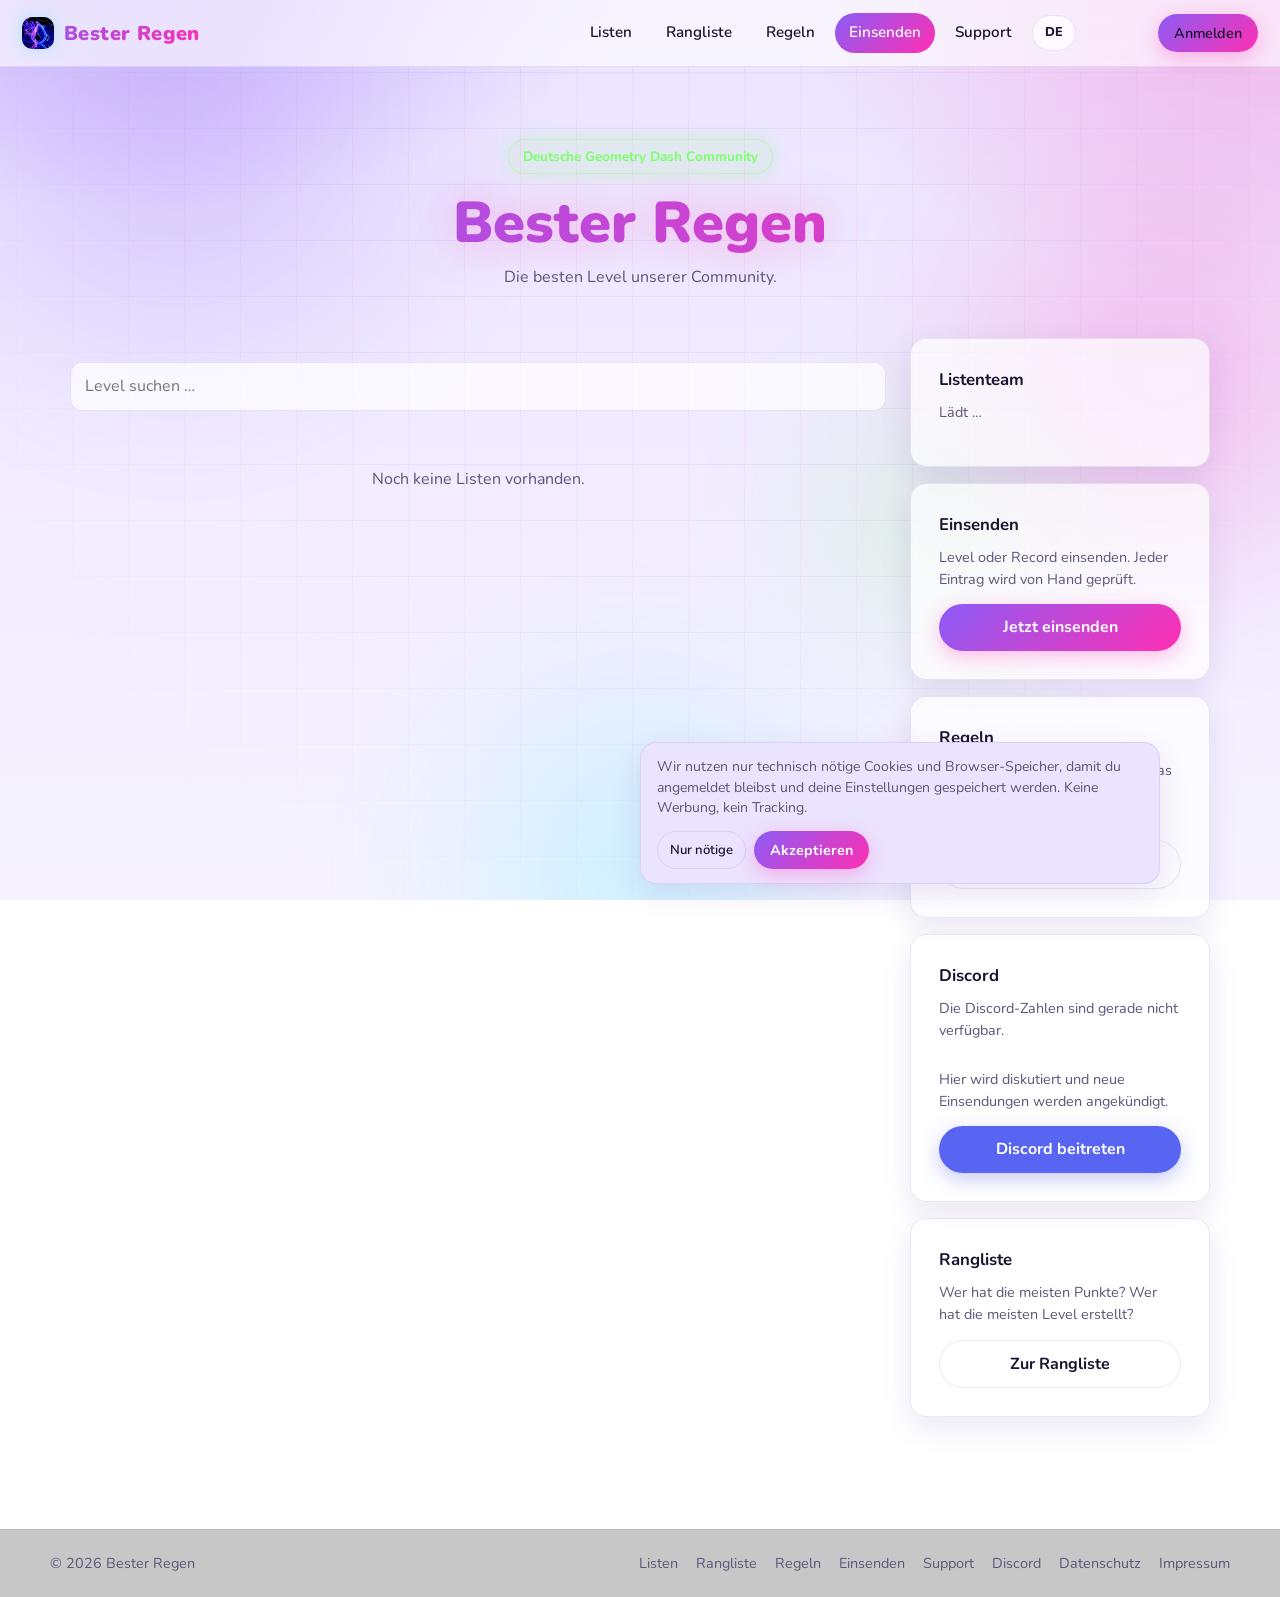
==== commit 17f9433c: "Profilseiten mit Rang, Punkten, erstellten Leveln und Completions; Rangliste oben rechts" ====
--- a/index.html
+++ b/index.html
@@ -24,7 +24,7 @@
     <a class="brand" href="index.html"><img src="assets/logo.webp" alt="" width="32" height="32">Bester Regen</a>
     <nav>
       <a href="index.html"><span class="de">Listen</span><span class="en">Lists</span></a>
-      <a href="stats.html"><span class="de">Statistiken</span><span class="en">Statistics</span></a>
+      <a href="stats.html"><span class="de">Rangliste</span><span class="en">Ranking</span></a>
       <a href="regeln.html"><span class="de">Regeln</span><span class="en">Rules</span></a>
       <a href="einreichen.html" class="cta"><span class="de">Einsenden</span><span class="en">Submit</span></a>
       <a href="support.html">Support</a>
@@ -68,7 +68,7 @@
         <a class="btn discord full" href="https://discord.besterregen.de" target="_blank" rel="noopener">Discord beitreten</a>
       </section>
       <section class="card side-card">
-        <h3><span class="de">Statistiken</span><span class="en">Statistics</span></h3>
+        <h3><span class="de">Rangliste</span><span class="en">Ranking</span></h3>
         <p class="hint">Wer hat die meisten Punkte? Wer hat die meisten Level erstellt?</p>
         <a class="btn ghost full" href="stats.html"><span class="de">Zur Rangliste</span><span class="en">Go to the ranking</span></a>
       </section>
@@ -80,7 +80,7 @@
       <span>© 2026 Bester Regen</span>
       <nav>
         <a href="index.html"><span class="de">Listen</span><span class="en">Lists</span></a>
-        <a href="stats.html"><span class="de">Statistiken</span><span class="en">Statistics</span></a>
+        <a href="stats.html"><span class="de">Rangliste</span><span class="en">Ranking</span></a>
         <a href="regeln.html"><span class="de">Regeln</span><span class="en">Rules</span></a>
         <a href="einreichen.html"><span class="de">Einsenden</span><span class="en">Submit</span></a>
         <a href="support.html">Support</a>
@@ -96,5 +96,6 @@
   <script src="js/user.js"></script>
   <script src="js/lang.js"></script>
   <script src="js/consent.js"></script>
+  <script src="js/i18n.js"></script>
 </body>
 </html>
--- a/css/style.css
+++ b/css/style.css
@@ -683,3 +683,17 @@
 .consent.gone { opacity: 0; transform: translateX(-50%) translateY(12px); }
 .consent-actions { display: flex; gap: 8px; flex: none; }
 .consent .chip-btn { padding: 7px 12px; font-size: .82rem; }
+
+/* ---------- Profil ---------- */
+.profile-hero { display: flex; gap: 22px; align-items: center; flex-wrap: wrap; margin-bottom: 18px; }
+.profile-avatar { border-radius: 50%; border: 3px solid var(--purple); box-shadow: 0 0 24px rgba(139,92,246,.4); }
+.profile-hero h1 { margin: 0 0 6px; }
+.profile-stats { display: flex; gap: 22px; margin-top: 12px; flex-wrap: wrap; }
+.profile-stats div { display: flex; flex-direction: column; }
+.profile-stats strong { font-size: 1.4rem; }
+.profile-stats small { color: var(--muted); }
+.link-row { color: var(--text); text-decoration: none; justify-content: space-between; gap: 12px; }
+.link-row:hover { border-color: var(--green); color: var(--text); }
+.link-row small { color: var(--muted); }
+.type-link { color: var(--cyan); text-decoration: none; }
+.type-link:hover { color: var(--green); }
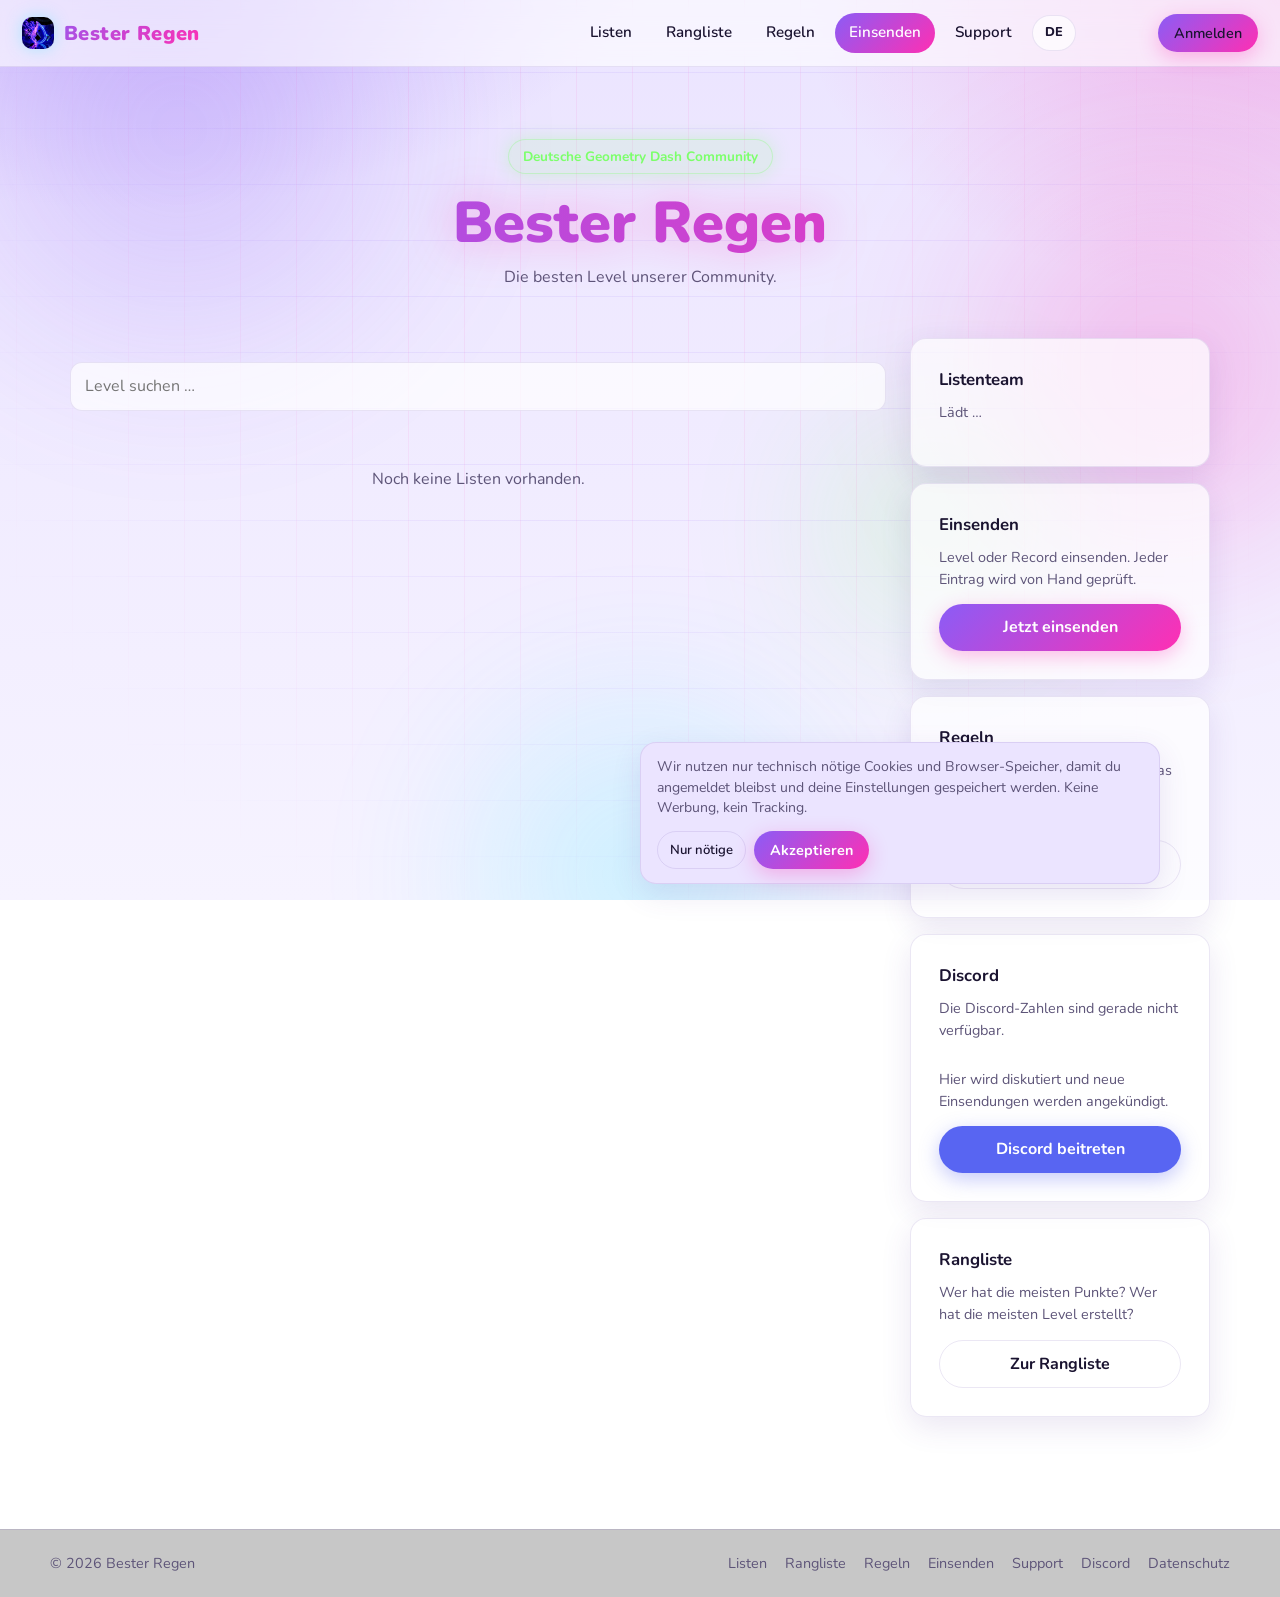
==== commit ff8fd28c: "Fußzeile: Privacy Policy statt Impressum" ====
--- a/index.html
+++ b/index.html
@@ -85,8 +85,7 @@
         <a href="einreichen.html"><span class="de">Einsenden</span><span class="en">Submit</span></a>
         <a href="support.html">Support</a>
         <a href="https://discord.besterregen.de" target="_blank" rel="noopener">Discord</a>
-        <a href="datenschutz.html"><span class="de">Datenschutz</span><span class="en">Privacy</span></a>
-        <a href="impressum.html"><span class="de">Impressum</span><span class="en">Legal notice</span></a>
+        <a href="datenschutz.html"><span class="de">Datenschutz</span><span class="en">Privacy Policy</span></a>
       </nav>
     </div>
   </footer>
--- a/css/style.css
+++ b/css/style.css
@@ -697,3 +697,10 @@
 .link-row small { color: var(--muted); }
 .type-link { color: var(--cyan); text-decoration: none; }
 .type-link:hover { color: var(--green); }
+
+/* ---------- Tags ---------- */
+.tags { display: flex; flex-wrap: wrap; gap: 8px; margin: 8px 0 4px; }
+.tag { display: inline-block; font-size: .8rem; font-weight: 800; padding: 4px 11px; border-radius: 999px; color: var(--c, var(--purple)); border: 1px solid var(--c, var(--purple)); background: color-mix(in srgb, var(--c, var(--purple)) 14%, transparent); }
+
+.team-link { color: var(--text); text-decoration: none; border-radius: 10px; padding: 6px 8px; margin: 0 -8px; transition: background .2s ease; }
+.team-link:hover { background: var(--panel); color: var(--green); }
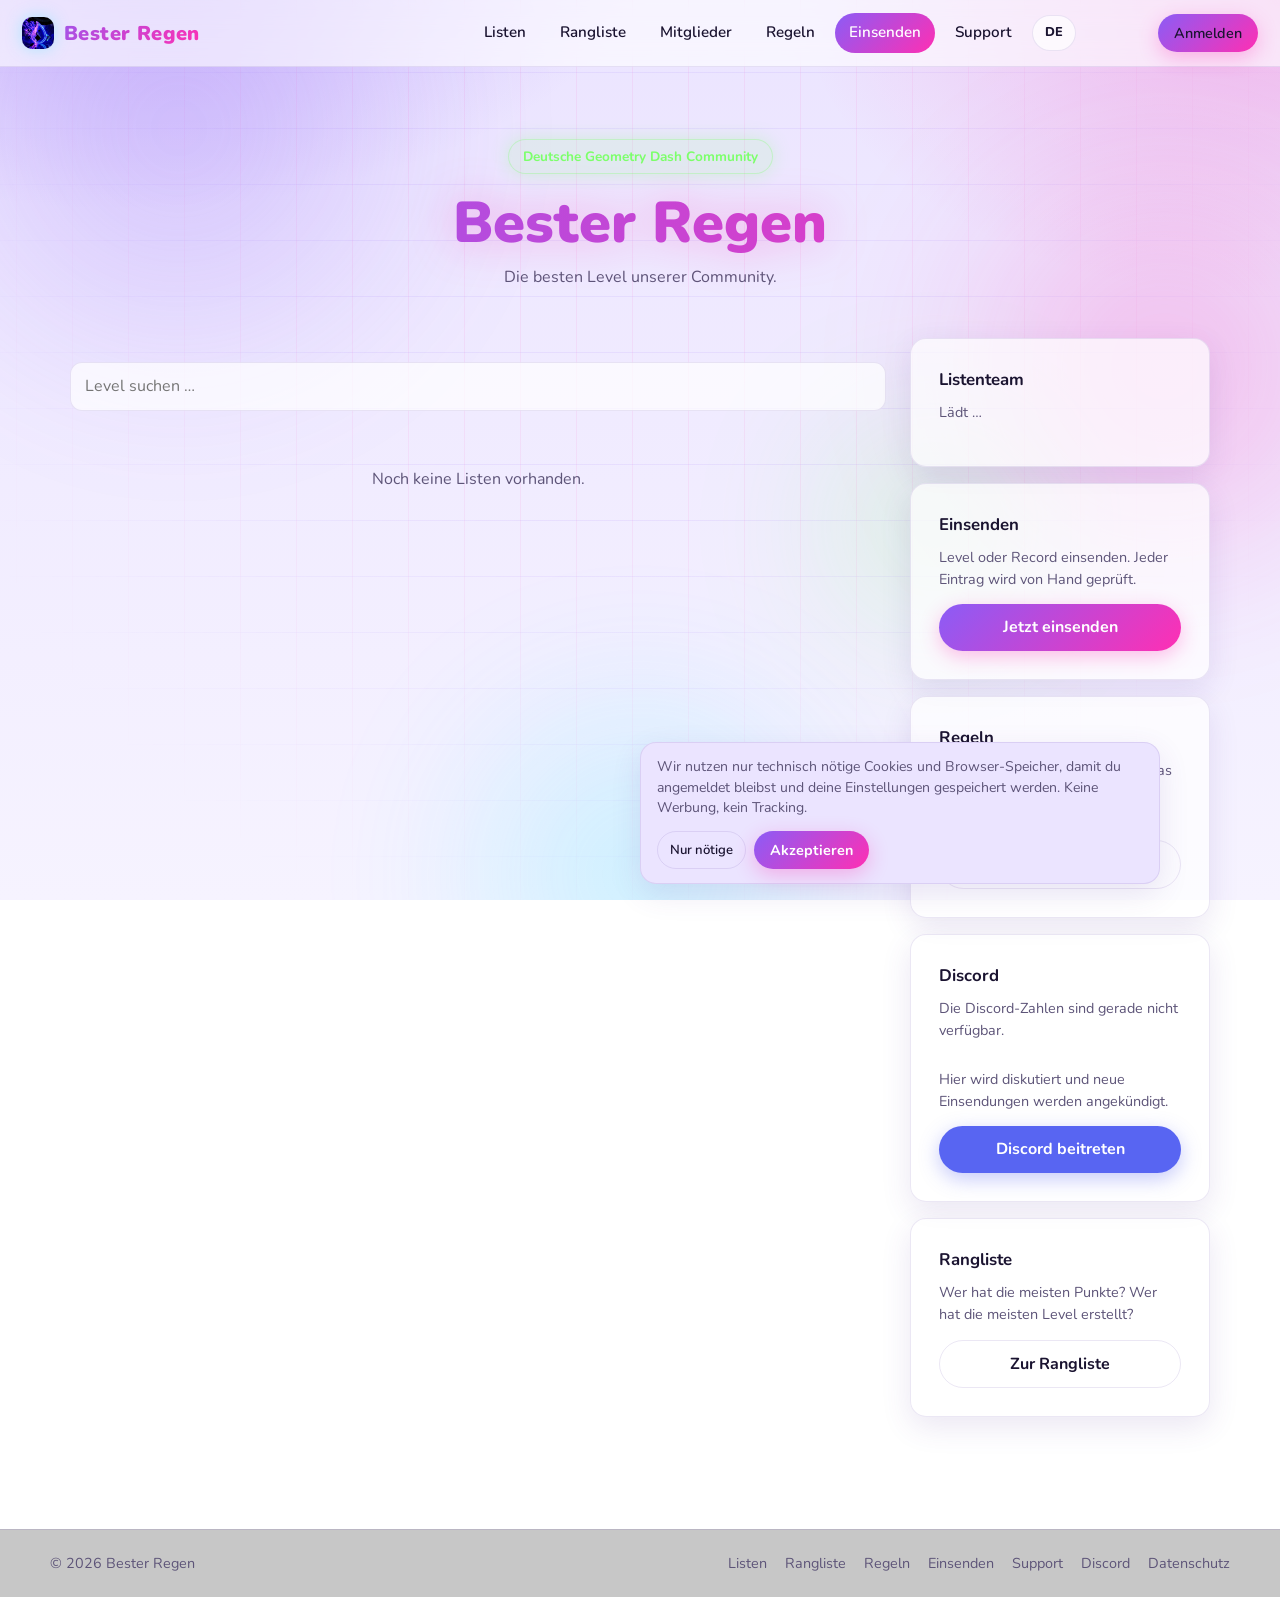
==== commit 5c470960: "Mitgliederliste: nummeriert nach Rang, Suche, Nachladen, nur für Angemeldete" ====
--- a/index.html
+++ b/index.html
@@ -25,6 +25,7 @@
     <nav>
       <a href="index.html"><span class="de">Listen</span><span class="en">Lists</span></a>
       <a href="stats.html"><span class="de">Rangliste</span><span class="en">Ranking</span></a>
+      <a href="members.html"><span class="de">Mitglieder</span><span class="en">Members</span></a>
       <a href="regeln.html"><span class="de">Regeln</span><span class="en">Rules</span></a>
       <a href="einreichen.html" class="cta"><span class="de">Einsenden</span><span class="en">Submit</span></a>
       <a href="support.html">Support</a>
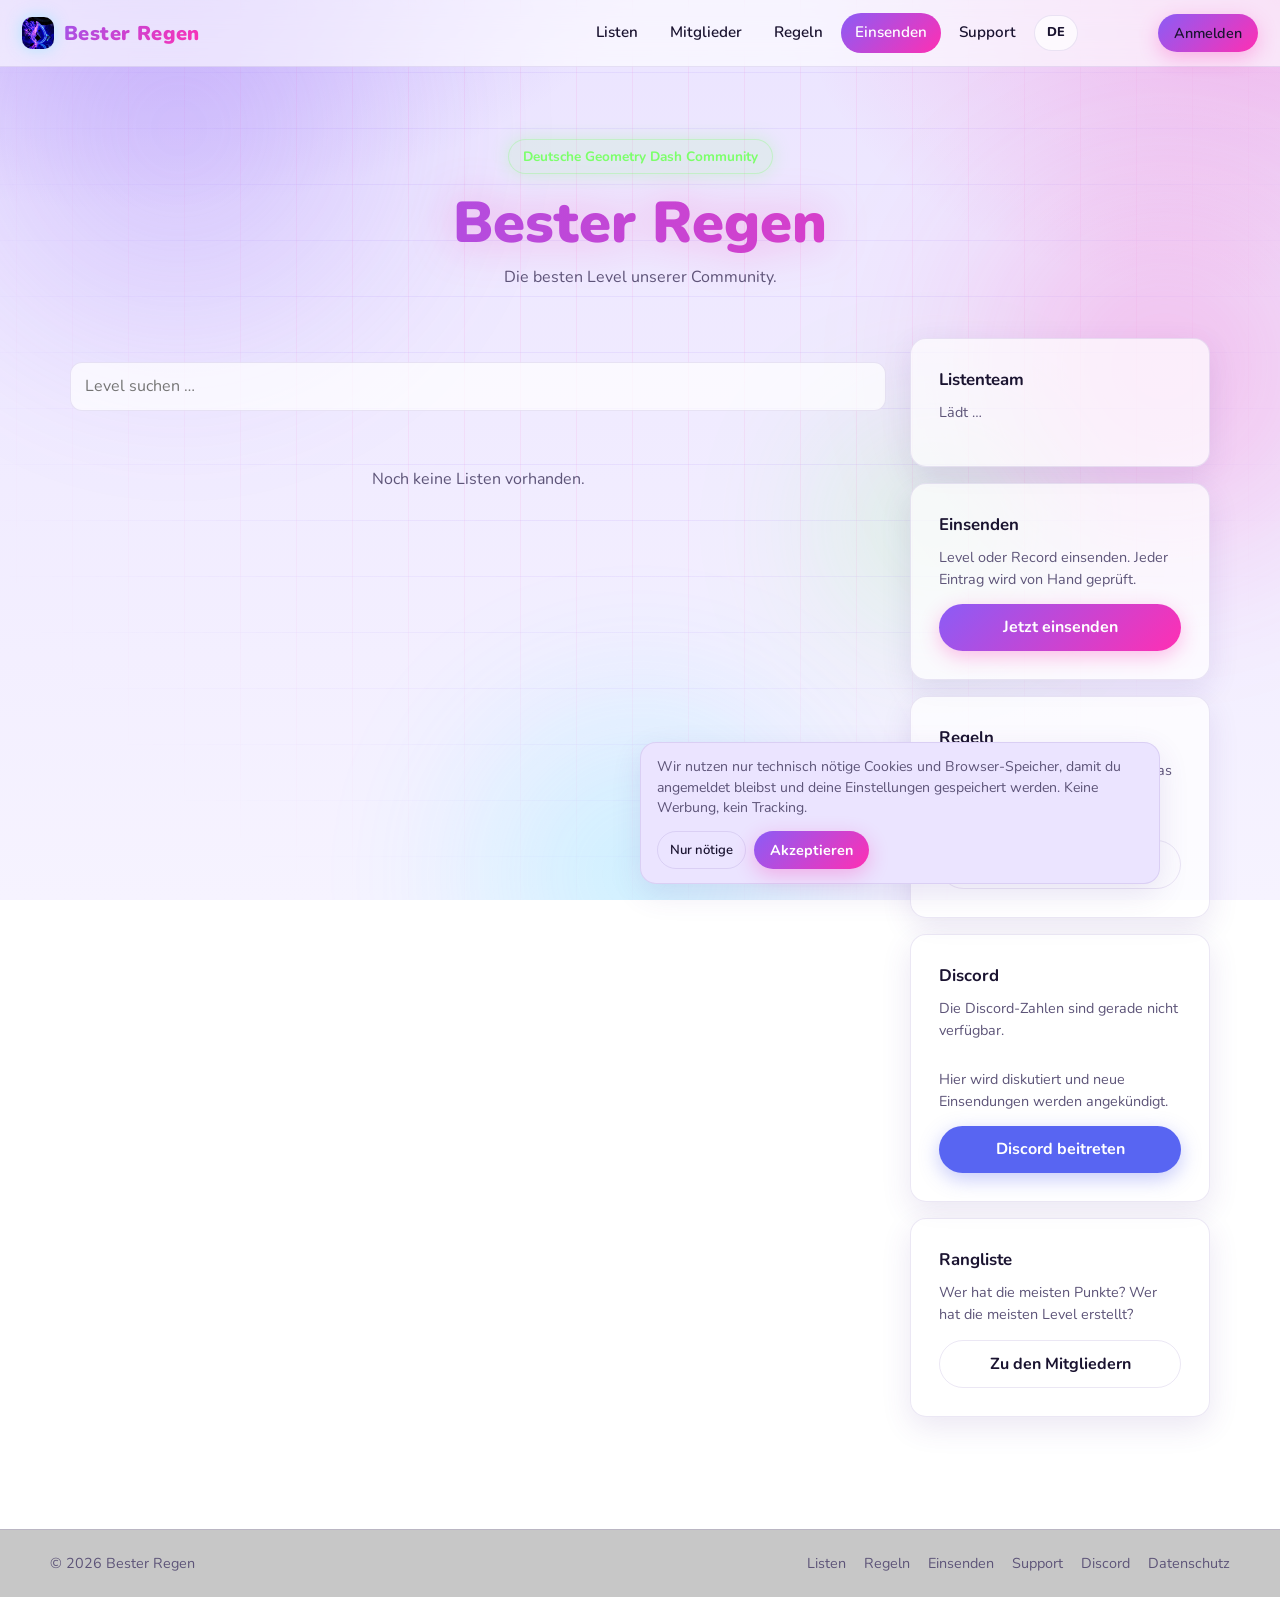
==== commit 473297cd: "Rangliste entfernt: Mitgliederliste übernimmt Rang und Punkte" ====
--- a/index.html
+++ b/index.html
@@ -24,7 +24,6 @@
     <a class="brand" href="index.html"><img src="assets/logo.webp" alt="" width="32" height="32">Bester Regen</a>
     <nav>
       <a href="index.html"><span class="de">Listen</span><span class="en">Lists</span></a>
-      <a href="stats.html"><span class="de">Rangliste</span><span class="en">Ranking</span></a>
       <a href="members.html"><span class="de">Mitglieder</span><span class="en">Members</span></a>
       <a href="regeln.html"><span class="de">Regeln</span><span class="en">Rules</span></a>
       <a href="einreichen.html" class="cta"><span class="de">Einsenden</span><span class="en">Submit</span></a>
@@ -71,7 +70,7 @@
       <section class="card side-card">
         <h3><span class="de">Rangliste</span><span class="en">Ranking</span></h3>
         <p class="hint">Wer hat die meisten Punkte? Wer hat die meisten Level erstellt?</p>
-        <a class="btn ghost full" href="stats.html"><span class="de">Zur Rangliste</span><span class="en">Go to the ranking</span></a>
+        <a class="btn ghost full" href="members.html"><span class="de">Zu den Mitgliedern</span><span class="en">Go to members</span></a>
       </section>
     </aside>
   </div>
@@ -81,7 +80,6 @@
       <span>© 2026 Bester Regen</span>
       <nav>
         <a href="index.html"><span class="de">Listen</span><span class="en">Lists</span></a>
-        <a href="stats.html"><span class="de">Rangliste</span><span class="en">Ranking</span></a>
         <a href="regeln.html"><span class="de">Regeln</span><span class="en">Rules</span></a>
         <a href="einreichen.html"><span class="de">Einsenden</span><span class="en">Submit</span></a>
         <a href="support.html">Support</a>
--- a/css/style.css
+++ b/css/style.css
@@ -704,3 +704,110 @@
 
 .team-link { color: var(--text); text-decoration: none; border-radius: 10px; padding: 6px 8px; margin: 0 -8px; transition: background .2s ease; }
 .team-link:hover { background: var(--panel); color: var(--green); }
+
+/* ---------- Mitglieder einer Rolle ---------- */
+.role-members { display: grid; gap: 6px; margin: -2px 0 10px 24px; padding: 10px 12px; border-left: 2px solid var(--purple); }
+.rm-item { display: flex; align-items: center; gap: 10px; font-weight: 700; }
+.rm-item img { border-radius: 50%; }
+.rm-src { color: var(--muted); font-weight: 600; }
+
+/* =========================================================
+   Responsive Feinschliff: Handy (bis 600px), Tablet (bis 960px), Desktop
+   ========================================================= */
+html, body { max-width: 100%; overflow-x: hidden; }
+img, iframe, video { max-width: 100%; height: auto; }
+input, select, textarea, button { max-width: 100%; }
+
+/* Kopfzeile: auf kleinen Bildschirmen klappt die Navigation sauber um */
+.topbar { flex-wrap: wrap; }
+.topbar nav { display: flex; align-items: center; flex-wrap: wrap; gap: 4px; }
+@media (max-width: 960px) {
+  .topbar { padding: 10px 16px; }
+  .topbar nav a { padding: 7px 10px; font-size: .9rem; }
+}
+
+/* Tabellen dürfen seitlich scrollen, statt die Seite zu sprengen */
+.table-wrap, .records, .info-table { max-width: 100%; }
+.table-wrap { -webkit-overflow-scrolling: touch; }
+
+/* Karten und Abstände passen sich an */
+.card { min-width: 0; }
+.page-grid, .container { box-sizing: border-box; }
+
+@media (max-width: 960px) {
+  .hero { padding: 48px 18px 28px; }
+  .hero h1 { font-size: clamp(2rem, 7vw, 3rem); }
+  .admin-grid { grid-template-columns: 1fr; }
+  .info-grid { grid-template-columns: 1fr; }
+  .level-hero { grid-template-columns: 1fr; }
+  .page-grid { grid-template-columns: 1fr; }
+  .sidebar { grid-template-columns: repeat(auto-fit, minmax(240px, 1fr)); }
+}
+
+@media (max-width: 760px) {
+  body { font-size: 15px; }
+  .topbar { gap: 8px; }
+  .topbar nav { width: 100%; flex-wrap: nowrap; overflow-x: auto; }
+  .lang-btn, .user-btn { flex: none; }
+  .user-dropdown { right: -4px; left: auto; max-width: calc(100vw - 24px); }
+  .bell-panel { right: -6px; }
+
+  /* Formulare untereinander, Buttons volle Breite */
+  .role-form { display: grid; gap: 12px; }
+  .form-actions { flex-direction: column; align-items: stretch; }
+  .form-actions .btn, .form-actions .chip-btn { width: 100%; text-align: center; }
+  .role-row { flex-wrap: wrap; }
+  .role-row .chip-btn { flex: 1 1 auto; }
+  .level-hero img, .level-img { width: 100%; }
+
+  /* Listen-Karten */
+  .level-list { gap: 10px; }
+  .level { padding: 12px; }
+
+  /* Rangliste und Mitglieder: weniger Spalten sichtbar */
+  .stats-table { min-width: 0; font-size: .9rem; }
+  .stats-table th, .stats-table td { padding: 9px 6px; }
+  .stats-table th:nth-child(5), .stats-table td:nth-child(5) { display: none; }
+
+  /* Verwaltung: Chips umbrechen */
+  .chips { gap: 5px; }
+  .chip-btn { font-size: .8rem; }
+  .member { flex-wrap: wrap; }
+  .member img { width: 34px; height: 34px; }
+
+  /* Profil */
+  .profile-hero { flex-direction: column; text-align: center; }
+  .profile-stats { justify-content: center; gap: 16px; }
+  .link-row { flex-direction: column; align-items: flex-start; gap: 4px; }
+
+  /* Fußzeile */
+  .foot-inner { font-size: .85rem; }
+  .site-footer { padding: 18px 14px; }
+
+  /* Cookie-Hinweis nimmt volle Breite */
+  .consent { bottom: 10px; width: calc(100vw - 20px); }
+
+  /* Bereichs-Navigation */
+  .subnav { padding: 0 12px; }
+  .subnav a { font-size: .85rem; padding: 7px 12px; }
+}
+
+@media (max-width: 420px) {
+  .hero { padding: 36px 14px 22px; }
+  .hero p { font-size: .95rem; }
+  .card { padding: 14px; }
+  .stats-table th:nth-child(4), .stats-table td:nth-child(4) { display: none; }
+  .profile-avatar { width: 80px; height: 80px; }
+  .topbar .brand span { display: none; }
+}
+
+/* Große Bildschirme: Inhalte nicht zu breit auseinanderziehen */
+@media (min-width: 1400px) {
+  .page-grid, .container { max-width: 1240px; }
+}
+
+/* Touch-Geräte: größere Trefferflächen */
+@media (pointer: coarse) {
+  .chip-btn, .btn, .topbar nav a, .bell, .user-btn, .lang-btn { min-height: 40px; }
+  .level, .record-row, .team-result { min-height: 48px; }
+}
